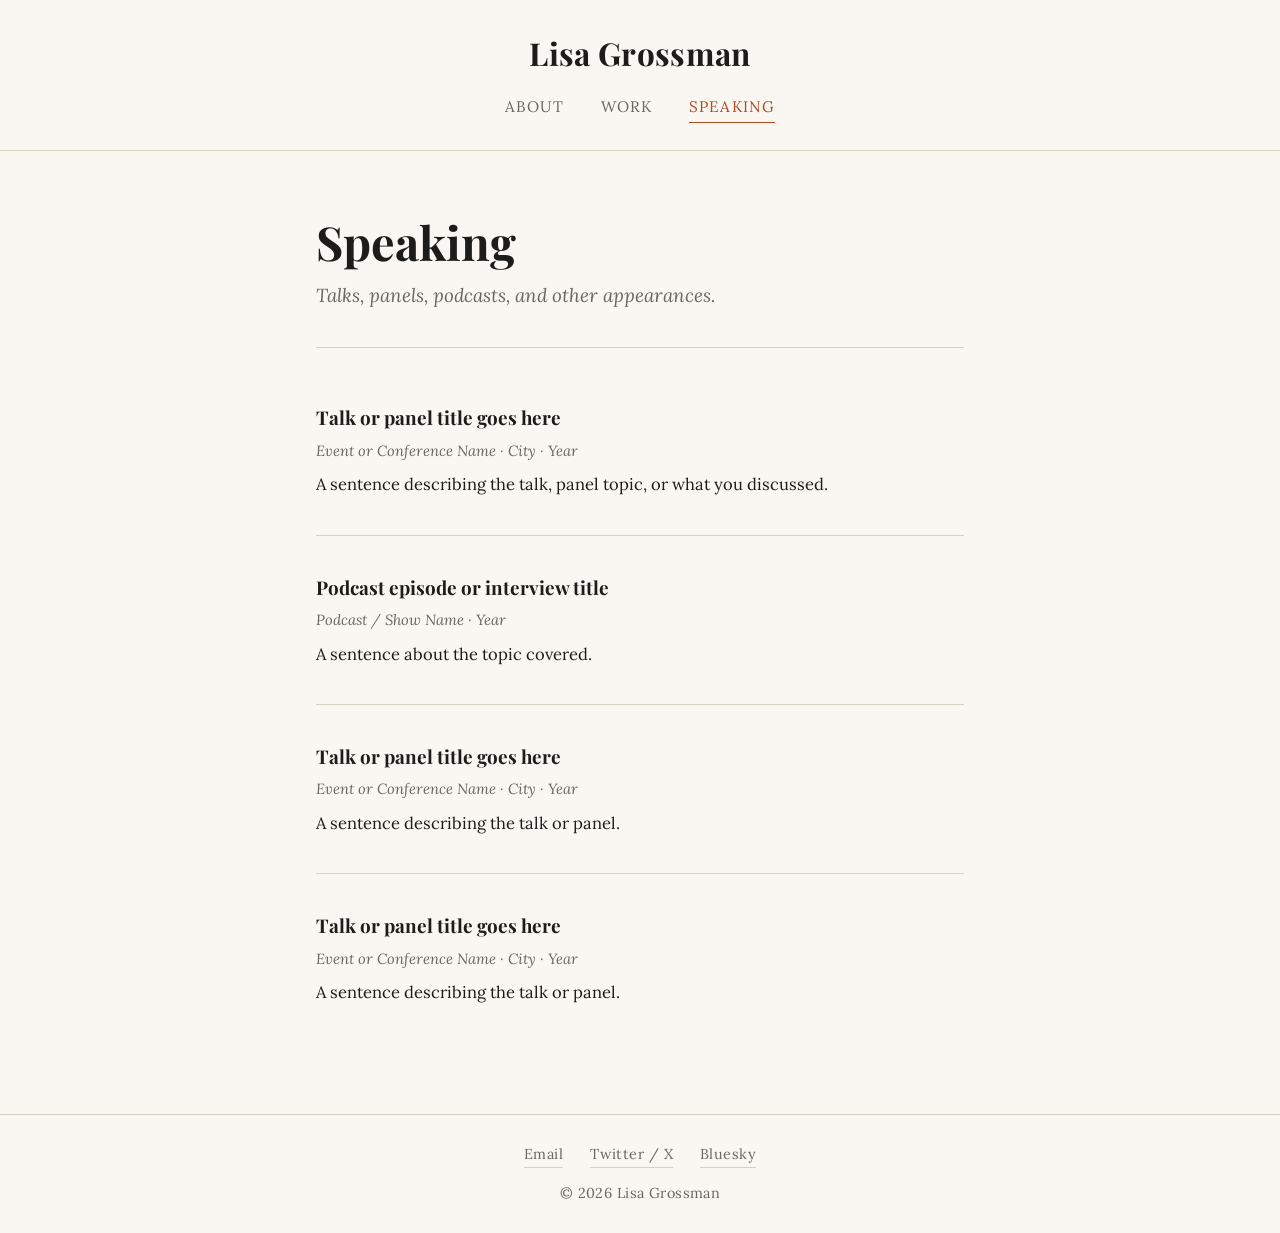
==== speaking.html @ 64b87784 "Initial site — About, Work, Speaking pages" ====
<!DOCTYPE html>
<html lang="en">
<head>
  <meta charset="UTF-8">
  <meta name="viewport" content="width=device-width, initial-scale=1.0">
  <meta name="description" content="Speaking and appearances by Lisa Grossman, science journalist and essayist.">
  <title>Speaking — Lisa Grossman</title>
  <link rel="stylesheet" href="style.css">
</head>
<body>

  <header>
    <a class="site-name" href="index.html">Lisa Grossman</a>
    <nav>
      <a href="index.html">About</a>
      <a href="work.html">Work</a>
      <a href="speaking.html" class="active">Speaking</a>
    </nav>
  </header>

  <main>
    <div class="page-hero">
      <h1>Speaking</h1>
      <p class="tagline">Talks, panels, podcasts, and other appearances.</p>
    </div>

    <div class="speaking-list">

      <div class="talk">
        <h3>Talk or panel title goes here</h3>
        <p class="meta">Event or Conference Name &middot; City &middot; Year</p>
        <p>A sentence describing the talk, panel topic, or what you discussed.</p>
      </div>

      <div class="talk">
        <h3>Podcast episode or interview title</h3>
        <p class="meta">Podcast / Show Name &middot; Year</p>
        <p>A sentence about the topic covered.</p>
      </div>

      <div class="talk">
        <h3>Talk or panel title goes here</h3>
        <p class="meta">Event or Conference Name &middot; City &middot; Year</p>
        <p>A sentence describing the talk or panel.</p>
      </div>

      <div class="talk">
        <h3>Talk or panel title goes here</h3>
        <p class="meta">Event or Conference Name &middot; City &middot; Year</p>
        <p>A sentence describing the talk or panel.</p>
      </div>

    </div>
  </main>

  <footer>
    <div class="footer-links">
      <a href="mailto:you@example.com">Email</a>
      <a href="https://twitter.com/yourhandle" target="_blank" rel="noopener">Twitter / X</a>
      <a href="https://bsky.app/profile/yourhandle" target="_blank" rel="noopener">Bluesky</a>
    </div>
    <p>&copy; 2026 Lisa Grossman</p>
  </footer>

</body>
</html>
---- style.css ----
/* ── Fonts ── */
@import url('https://fonts.googleapis.com/css2?family=Playfair+Display:ital,wght@0,400;0,700;1,400&family=Lora:ital,wght@0,400;0,600;1,400&display=swap');

/* ── Reset & Base ── */
*, *::before, *::after { box-sizing: border-box; margin: 0; padding: 0; }

:root {
  --cream:   #FAF7F2;
  --warm-white: #F5F0E8;
  --ink:     #1C1C1A;
  --muted:   #6B6560;
  --accent:  #B04A1F;
  --rule:    #D9D0C4;
  --max-w:   720px;
}

html { font-size: 18px; scroll-behavior: smooth; }

body {
  background: var(--cream);
  color: var(--ink);
  font-family: 'Lora', Georgia, serif;
  line-height: 1.7;
  min-height: 100vh;
  display: flex;
  flex-direction: column;
}

/* ── Header / Nav ── */
header {
  border-bottom: 1px solid var(--rule);
  padding: 1.5rem 2rem;
  display: flex;
  flex-direction: column;
  align-items: center;
  gap: 0.75rem;
  background: var(--cream);
}

header .site-name {
  font-family: 'Playfair Display', Georgia, serif;
  font-size: 1.75rem;
  font-weight: 700;
  letter-spacing: 0.01em;
  color: var(--ink);
  text-decoration: none;
}

header .site-name:hover { color: var(--accent); }

nav {
  display: flex;
  gap: 2rem;
  font-family: 'Lora', Georgia, serif;
  font-size: 0.85rem;
  letter-spacing: 0.08em;
  text-transform: uppercase;
}

nav a {
  color: var(--muted);
  text-decoration: none;
  padding-bottom: 2px;
  border-bottom: 1px solid transparent;
  transition: color 0.2s, border-color 0.2s;
}

nav a:hover, nav a.active {
  color: var(--accent);
  border-bottom-color: var(--accent);
}

/* ── Main Content ── */
main {
  flex: 1;
  width: 100%;
  max-width: var(--max-w);
  margin: 0 auto;
  padding: 3.5rem 2rem 4rem;
}

/* ── Page Hero ── */
.page-hero {
  margin-bottom: 3rem;
  padding-bottom: 2rem;
  border-bottom: 1px solid var(--rule);
}

.page-hero h1 {
  font-family: 'Playfair Display', Georgia, serif;
  font-size: 2.6rem;
  font-weight: 700;
  line-height: 1.2;
  margin-bottom: 0.5rem;
}

.page-hero .tagline {
  font-style: italic;
  color: var(--muted);
  font-size: 1.05rem;
}

/* ── About Page ── */
.about-body {
  display: flex;
  flex-direction: column;
  gap: 1.5rem;
}

.about-body p { font-size: 1rem; }

.about-body .contact-line {
  margin-top: 1rem;
  font-size: 0.9rem;
  color: var(--muted);
}

.about-body .contact-line a {
  color: var(--accent);
  text-decoration: none;
  border-bottom: 1px solid var(--accent);
}

/* ── Section Headings ── */
h2 {
  font-family: 'Playfair Display', Georgia, serif;
  font-size: 1.4rem;
  font-weight: 700;
  margin-bottom: 1.5rem;
}

h3 {
  font-family: 'Playfair Display', Georgia, serif;
  font-weight: 700;
  font-size: 1.05rem;
  margin-bottom: 0.2rem;
}

/* ── Clips / Work ── */
.clips-category {
  margin-bottom: 3rem;
}

.clips-category h2 {
  font-size: 0.8rem;
  text-transform: uppercase;
  letter-spacing: 0.12em;
  color: var(--muted);
  font-family: 'Lora', Georgia, serif;
  font-weight: 600;
  margin-bottom: 1.25rem;
  padding-bottom: 0.5rem;
  border-bottom: 1px solid var(--rule);
}

.clip {
  margin-bottom: 1.75rem;
}

.clip h3 a {
  color: var(--ink);
  text-decoration: none;
  border-bottom: 1px solid transparent;
  transition: color 0.2s, border-color 0.2s;
}

.clip h3 a:hover {
  color: var(--accent);
  border-bottom-color: var(--accent);
}

.clip .meta {
  font-size: 0.82rem;
  color: var(--muted);
  margin-bottom: 0.35rem;
  font-style: italic;
}

.clip .description {
  font-size: 0.92rem;
  color: var(--ink);
}

/* ── Speaking ── */
.speaking-list {
  display: flex;
  flex-direction: column;
  gap: 2rem;
}

.talk {
  padding-bottom: 2rem;
  border-bottom: 1px solid var(--rule);
}

.talk:last-child { border-bottom: none; }

.talk h3 { font-size: 1.05rem; }

.talk .meta {
  font-size: 0.82rem;
  color: var(--muted);
  font-style: italic;
  margin-bottom: 0.4rem;
}

.talk p { font-size: 0.92rem; }

/* ── Footer ── */
footer {
  border-top: 1px solid var(--rule);
  padding: 1.5rem 2rem;
  text-align: center;
  font-size: 0.8rem;
  color: var(--muted);
  letter-spacing: 0.03em;
}

footer a {
  color: var(--muted);
  text-decoration: none;
  border-bottom: 1px solid var(--rule);
  transition: color 0.2s;
}

footer a:hover { color: var(--accent); }

footer .footer-links {
  display: flex;
  justify-content: center;
  gap: 1.5rem;
  margin-bottom: 0.75rem;
}

/* ── Responsive ── */
@media (max-width: 600px) {
  header { padding: 1.25rem 1.25rem; }
  main { padding: 2.5rem 1.25rem 3rem; }
  .page-hero h1 { font-size: 2rem; }
  nav { gap: 1.25rem; }
}
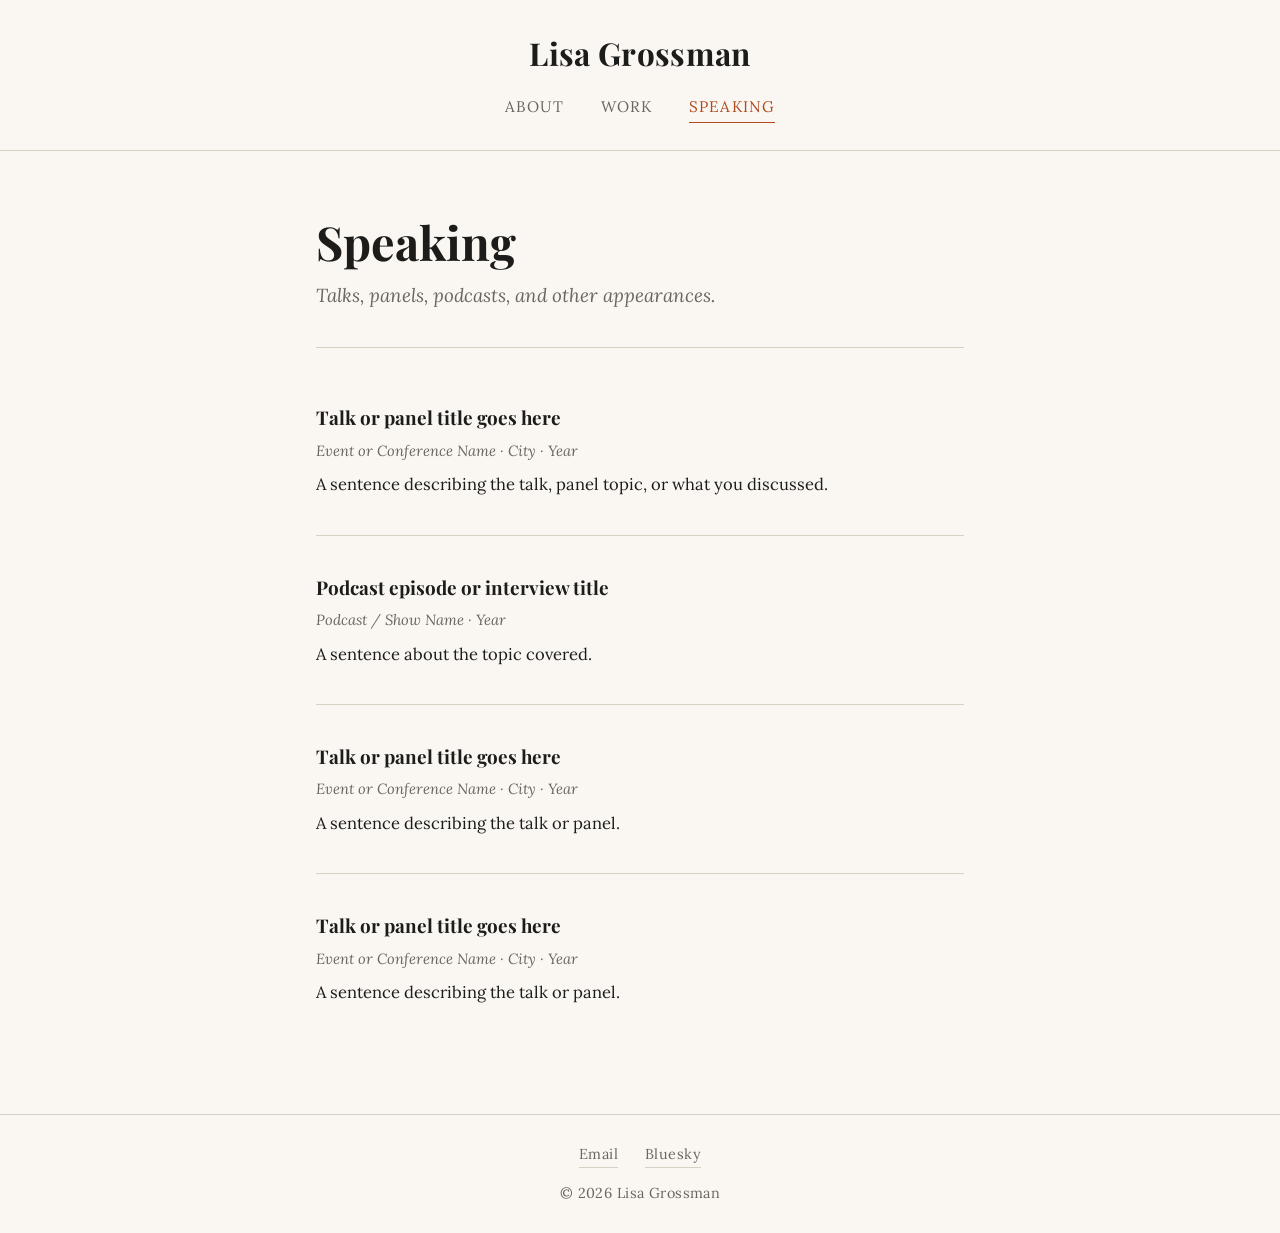
==== commit 96f4afb4: "Add Bluesky link, remove Twitter placeholder" ====
--- a/speaking.html
+++ b/speaking.html
@@ -56,8 +56,7 @@
   <footer>
     <div class="footer-links">
       <a href="mailto:you@example.com">Email</a>
-      <a href="https://twitter.com/yourhandle" target="_blank" rel="noopener">Twitter / X</a>
-      <a href="https://bsky.app/profile/yourhandle" target="_blank" rel="noopener">Bluesky</a>
+      <a href="https://bsky.app/profile/astrolisa.bsky.social" target="_blank" rel="noopener">Bluesky</a>
     </div>
     <p>&copy; 2026 Lisa Grossman</p>
   </footer>
